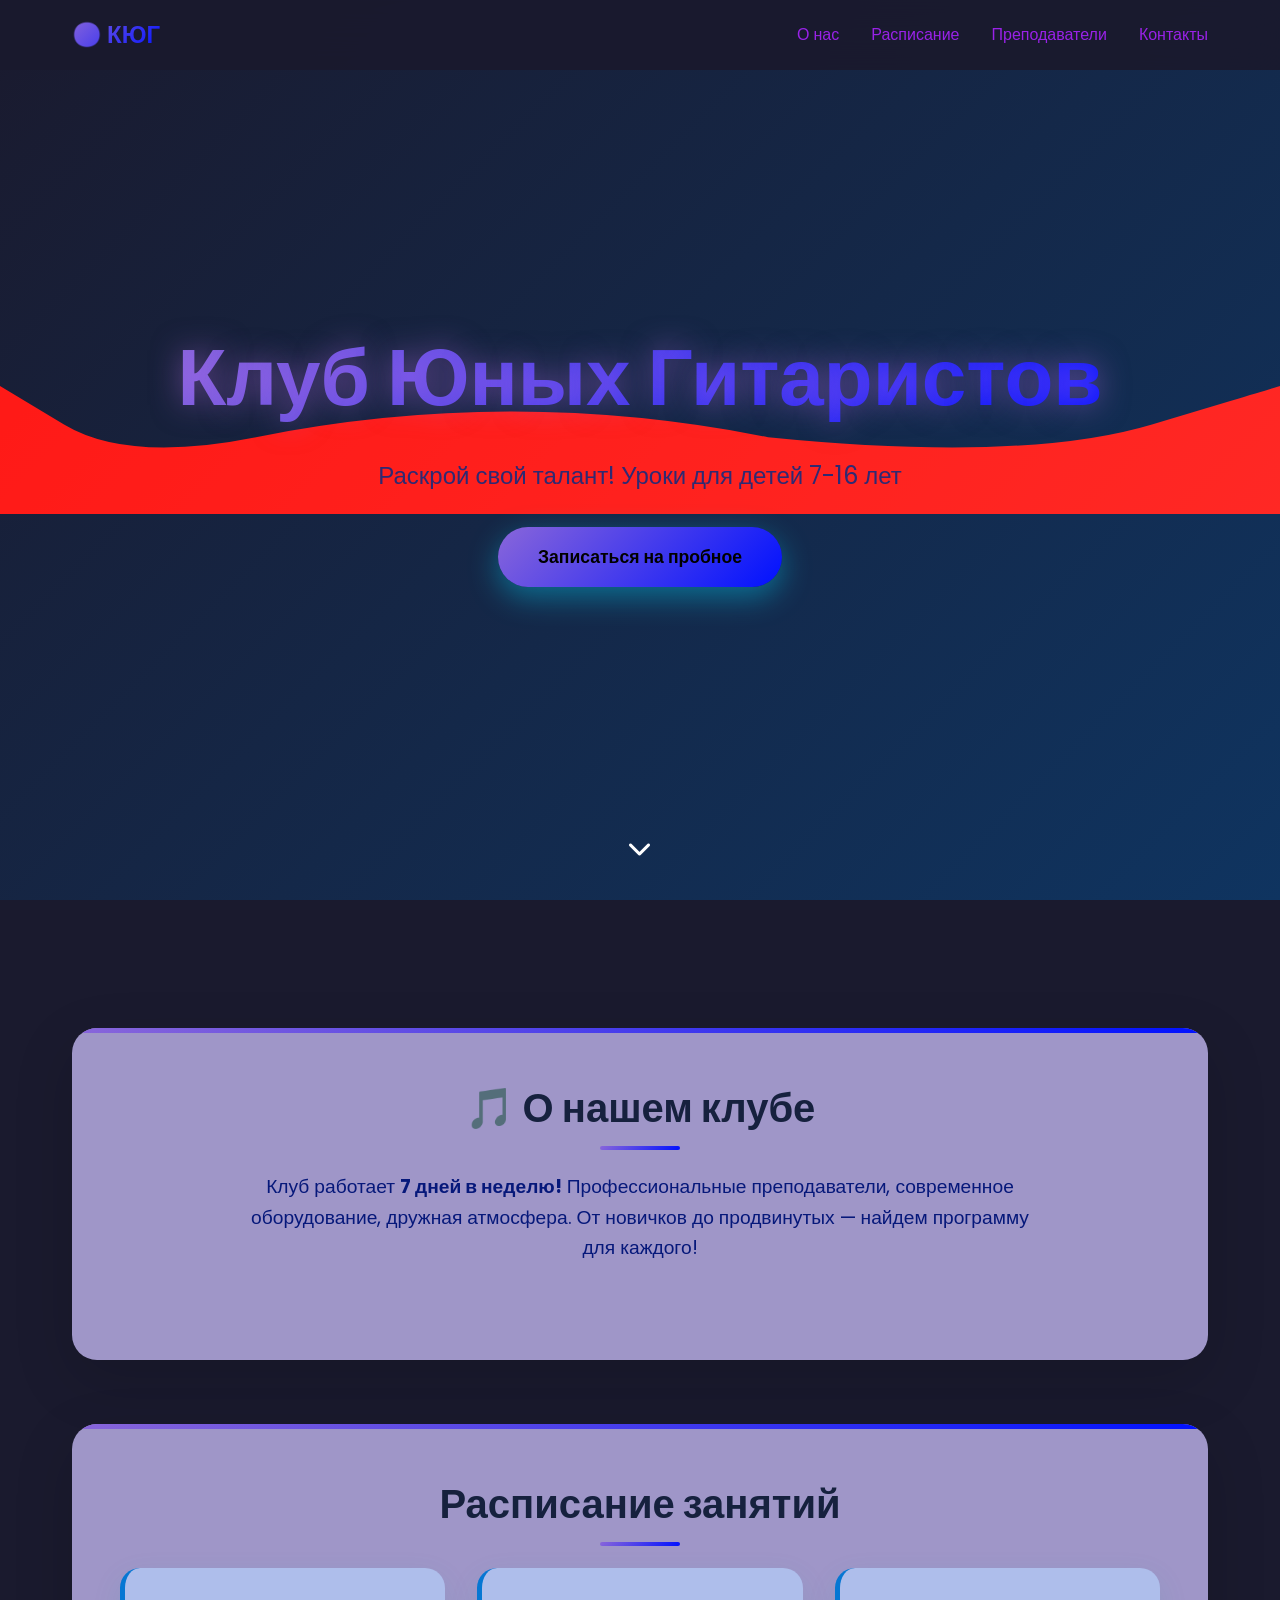
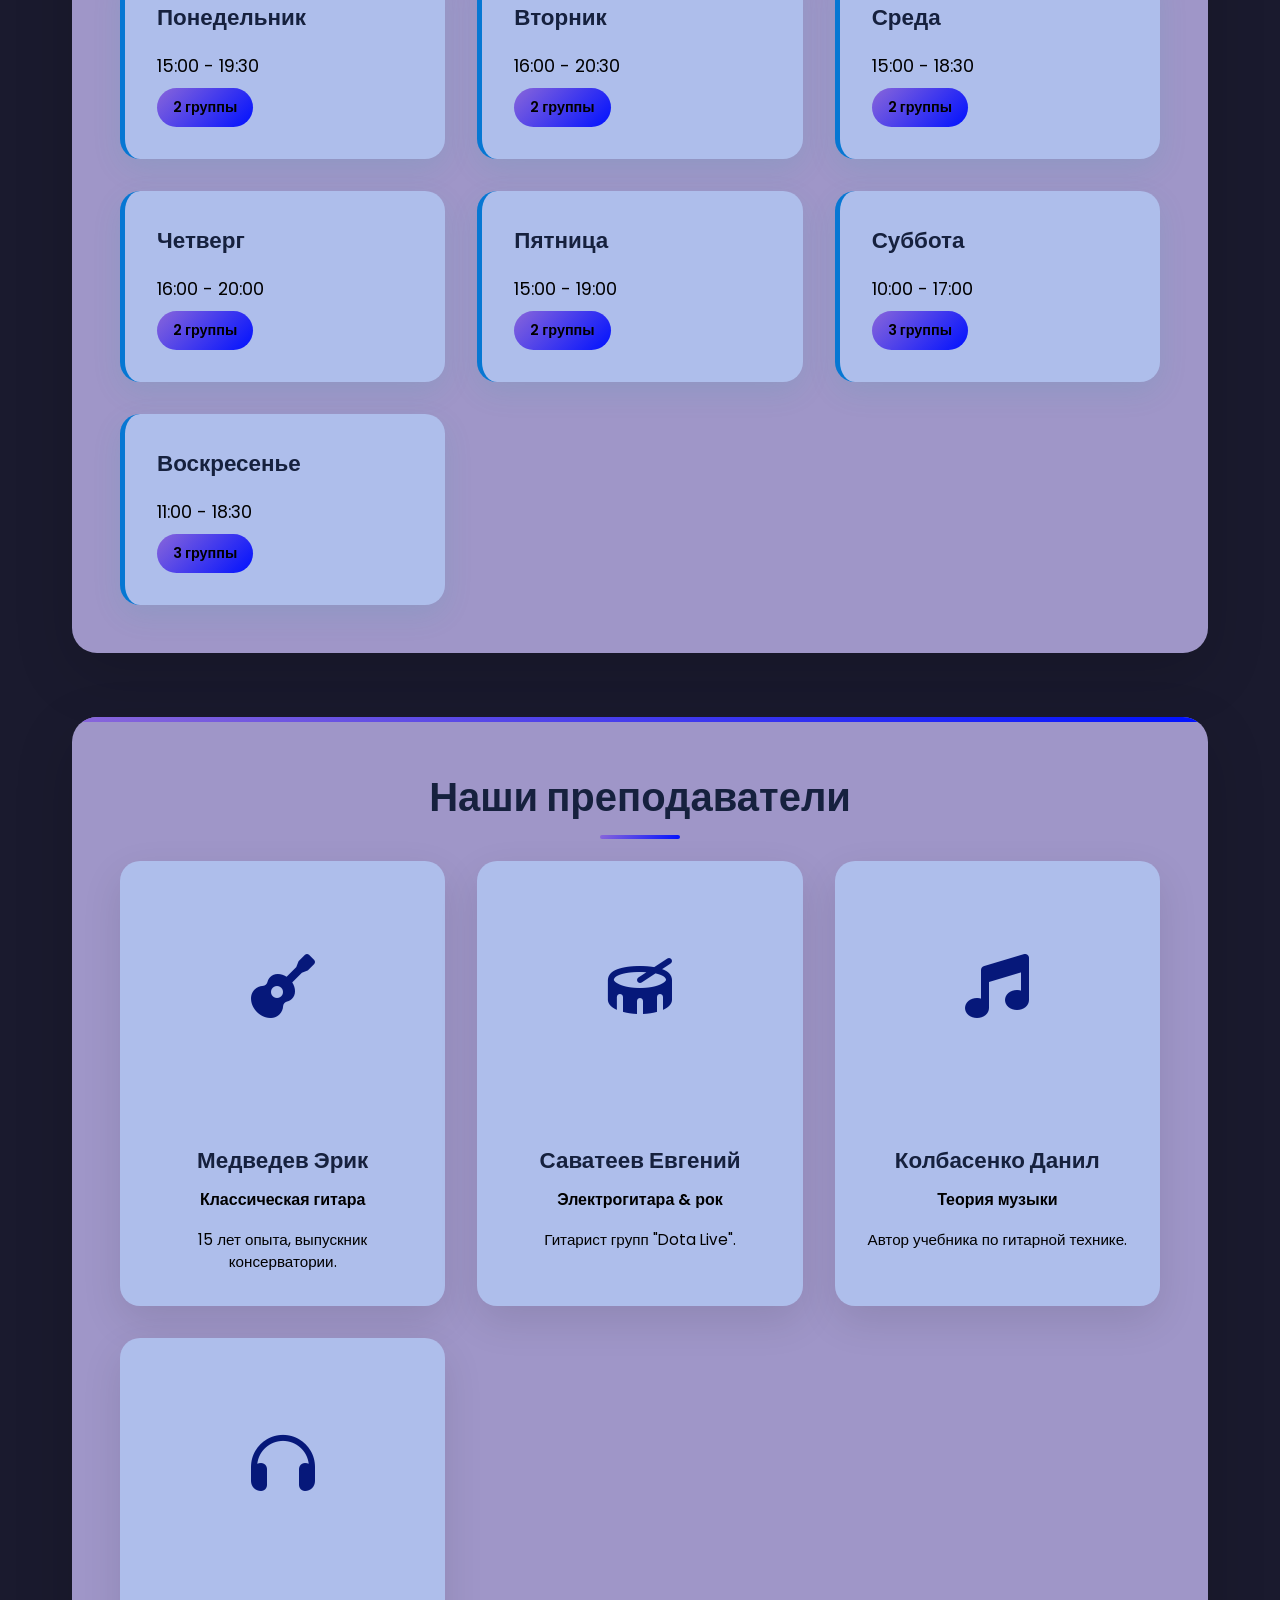
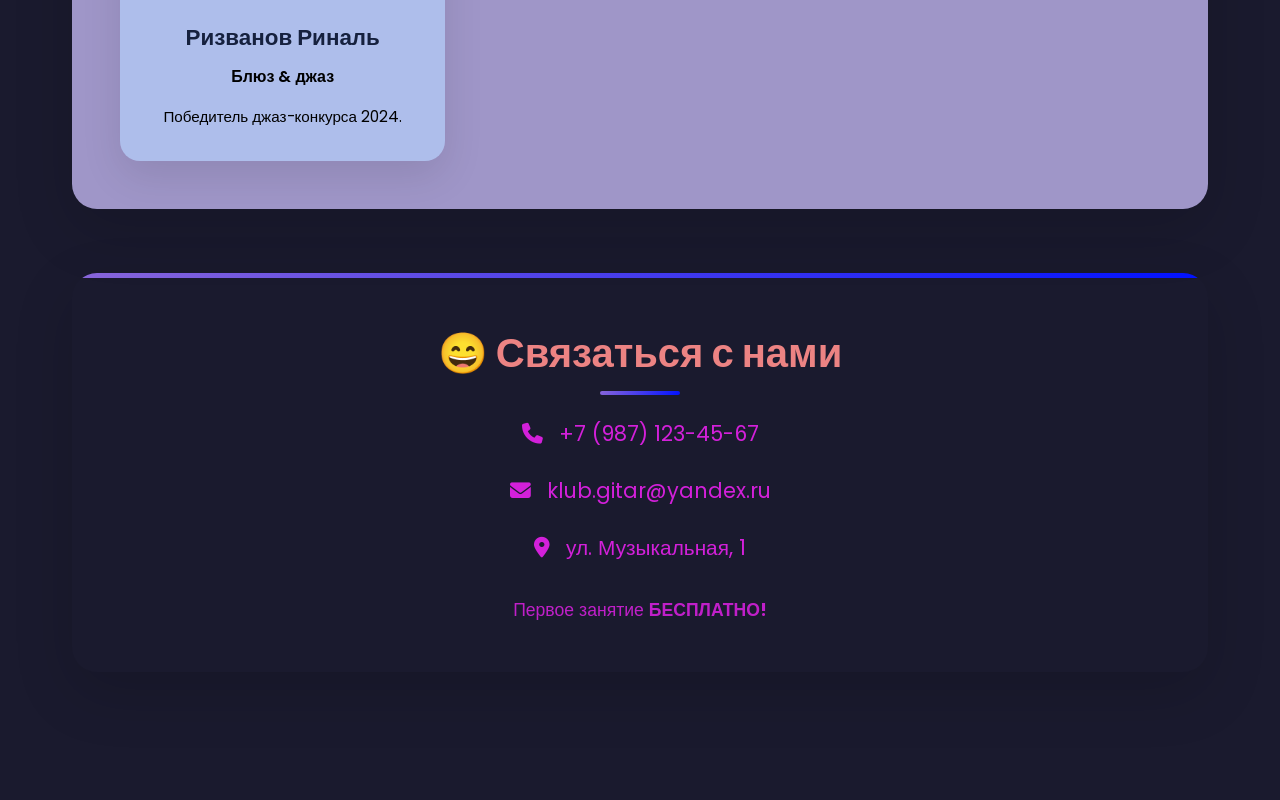
==== проект/index.html @ 469ac810 "начало создания" ====
<!DOCTYPE html>
<html lang="ru">
<head>
    <meta charset="UTF-8">
    <meta name="viewport" content="width=device-width, initial-scale=1.0">
    <title>Клуб Юных Гитаристов </title>
    <link href="https://fonts.googleapis.com/css2?family=Poppins:wght@300;400;600;700&display=swap" rel="stylesheet">
    <link rel="stylesheet" href="https://cdnjs.cloudflare.com/ajax/libs/font-awesome/6.4.0/css/all.min.css">
    <link rel="stylesheet" href="style.css">
</head>
<body>
    <!-- Navigation -->
    <nav class="nav">
        <div class="nav-container">
            <div class="nav-logo">😄 КЮГ</div>
            <ul class="nav-links">
                <li><a href="#about">О нас</a></li>
                <li><a href="#schedule">Расписание</a></li>
                <li><a href="#teachers">Преподаватели</a></li>
                <li><a href="#contact">Контакты</a></li>
            </ul>
        </div>
    </nav>

    <!-- Hero Header -->
    <header class="header">
        <div class="hero-content">
            <h1 class="logo">Клуб Юных Гитаристов</h1>
            <p class="hero-subtitle">Раскрой свой талант! Уроки для детей 7-16 лет</p>
            <a href="#schedule" class="cta-button">Записаться на пробное</a>
        </div>
        <div class="scroll-indicator">
            <i class="fas fa-chevron-down"></i>
        </div>
    </header>

    <div class="container">
        <!-- About -->
        <section id="about" class="section fade-in">
            <h2>🎵 О нашем клубе</h2>
            <p class="about-text">
                Клуб работает <strong>7 дней в неделю!</strong> Профессиональные преподаватели, 
                современное оборудование, дружная атмосфера. От новичков до продвинутых — 
                найдем программу для каждого!
            </p>
        </section>

        <!-- Schedule -->
        <section id="schedule" class="section fade-in">
            <h2>  Расписание занятий</h2>
            <div class="schedule-grid">
                <div class="schedule-day" data-modal="Понедельник|15:00-16:30 - Начинающие (7-10 лет) 
                18:00-19:30 - Продвинутые (11-14 лет)">
                    <div class="day-name">Понедельник</div>
                    <div class="schedule-time">15:00 - 19:30</div>
                    <span class="schedule-group">2 группы</span>
                </div>
                <div class="schedule-day" data-modal="Вторник|16:00-17:30 - Средняя группа (9-12 лет) 
                19:00-20:30 - Электрогитара (12-16 лет)">
                    <div class="day-name">Вторник</div>
                    <div class="schedule-time">16:00 - 20:30</div>
                    <span class="schedule-group">2 группы</span>
                </div>
                <div class="schedule-day" data-modal="Среда|15:00-16:30 - Начинающие
                17:00-18:30 - Джем-сейшн (все уровни)">
                    <div class="day-name">Среда</div>
                    <div class="schedule-time">15:00 - 18:30</div>
                    <span class="schedule-group">2 группы</span>
                </div>
                <div class="schedule-day" data-modal="Четверг|16:00-17:30 - Теория + практика
                18:30-20:00 - Рок-группа (11-16 лет)">
                    <div class="day-name">Четверг</div>
                    <div class="schedule-time">16:00 - 20:00</div>
                    <span class="schedule-group">2 группы</span>
                </div>
                <div class="schedule-day" data-modal="Пятница|15:00-16:30 - Классика. 
                17:00-19:00 - Блюз & джаз (средний уровень)">
                    <div class="day-name">Пятница</div>
                    <div class="schedule-time">15:00 - 19:00</div>
                    <span class="schedule-group">2 группы</span>
                </div>
                <div class="schedule-day" data-modal="Суббота|10:00-11:30 - Малышки (7-9 лет)
                12:00-14:00 - Концертная подготовка
                15:00-17:00 - Мастер-класс">
                    <div class="day-name">Суббота</div>
                    <div class="schedule-time">10:00 - 17:00</div>
                    <span class="schedule-group">3 группы</span>
                </div>
                <div class="schedule-day" data-modal="Воскресенье|11:00-13:00 - Семейные занятия
                14:00-16:00 - Репетиция группы
                17:00-18:30 - Индивидуальные уроки">
                    <div class="day-name">Воскресенье</div>
                    <div class="schedule-time">11:00 - 18:30</div>
                    <span class="schedule-group">3 группы</span>
                </div>
            </div>
        </section>

        <!-- Teachers -->
        <section id="teachers" class="section fade-in">
            <h2> Наши преподаватели</h2>
            <div class="teachers-grid">
                <div class="teacher-card" data-teacher="Алексей Смирнов">
                    <div class="teacher-photo">
                        <i class="fas fa-guitar"></i>
                    </div>
                    <div class="teacher-info">
                        <div class="teacher-name">Медведев Эрик</div>
                        <div class="teacher-specialty">Классическая гитара</div>
                        <div class="teacher-bio">15 лет опыта, выпускник консерватории.</div>
                    </div>
                </div>
                <div class="teacher-card" data-teacher="Мария Иванова">
                    <div class="teacher-photo">
                        <i class="fas fa-drum"></i>
                    </div>
                    <div class="teacher-info">
                        <div class="teacher-name">Саватеев Евгений</div>
                        <div class="teacher-specialty">Электрогитара & рок</div>
                        <div class="teacher-bio">Гитарист групп "Dota Live".</div>
                    </div>
                </div>
                <div class="teacher-card" data-teacher="Дмитрий Петров">
                    <div class="teacher-photo">
                        <i class="fas fa-music"></i>
                    </div>
                    <div class="teacher-info">
                        <div class="teacher-name">Колбасенко Данил</div>
                        <div class="teacher-specialty">Теория музыки</div>
                        <div class="teacher-bio">Автор учебника по гитарной технике.</div>
                    </div>
                </div>
                <div class="teacher-card" data-teacher="Елена Козлова">
                    <div class="teacher-photo">
                        <i class="fas fa-headphones"></i>
                    </div>
                    <div class="teacher-info">
                        <div class="teacher-name">Ризванов Риналь</div>
                        <div class="teacher-specialty">Блюз & джаз</div>
                        <div class="teacher-bio">Победитель джаз-конкурса 2024.</div>
                    </div>
                </div>
            </div>
        </section>

        <!-- Contact -->
        <section id="contact" class="section contact-section fade-in">
            <h2>😄 Связаться с нами</h2>
            <div class="contact-info">
                <div class="contact-item"><i class="fas fa-phone"></i> +7 (987) 123-45-67</div>
                <div class="contact-item"><i class="fas fa-envelope"></i> klub.gitar@yandex.ru</div>
                <div class="contact-item"><i class="fas fa-map-marker-alt"></i> ул. Музыкальная, 1</div>
                <div class="free-lesson">Первое занятие <strong>БЕСПЛАТНО!</strong></div>
            </div>
        </section>
    </div>

    <!-- Schedule Modal -->
    <div id="scheduleModal" class="modal">
        <div class="modal-content">
            <span class="close">&times;</span>
            <h2 id="modalDayTitle"></h2>
            <div id="modalDayContent"></div>
        </div>
    </div>

    <!-- Teacher Modal -->
    <div id="teacherModal" class="modal">
        <div class="modal-content">
            <span class="close">&times;</span>
            <div id="teacherModalContent"></div>
        </div>
    </div>

    <script>
        // Smooth scrolling
        document.querySelectorAll('a[href^="#"]').forEach(anchor => {
            anchor.addEventListener('click', function (e) {
                e.preventDefault();
                document.querySelector(this.getAttribute('href')).scrollIntoView({
                    behavior: 'smooth'
                });
            });
        });

        // Fade in on scroll
        const observerOptions = {
            threshold: 0.1,
            rootMargin: '0px 0px -50px 0px'
        };

        const observer = new IntersectionObserver((entries) => {
            entries.forEach(entry => {
                if (entry.isIntersecting) {
                    entry.target.classList.add('visible');
                }
            });
        }, observerOptions);

        document.querySelectorAll('.fade-in').forEach(el => {
            observer.observe(el);
        });

        // Modal data
        const teachersData = {
            'Медведев Эрик': `
                <h2 style="color: #ff6b35; margin-bottom: 1rem;">⚡ Медведев Эрик</h2>
                <p><strong>Стаж:</strong> 15 лет</p>
                <p><strong>Специализация:</strong> Классическая гитара, фламенко</p>
                <p>Выпускник Российской академии музыки им. Гнесиных. Лауреат международных конкурсов.</p>
                <p><em>"Музыка — это язык души. Научу каждого говорить на нём!"</em></p>
            `,
            'Саватеев Евгений': `
                <h2 style="color: #f7931e; margin-bottom: 1rem;">⚡ Саватеев Евгений</h2>
                <p><strong>Стаж:</strong> 10 лет</p>
                <p><strong>Специализация:</strong> Электрогитара, рок, метал</p>
                <p>Экс-гитаристка групп "Dota Live". Записал 3 альбома.</p>
                <p><em>"Рок — это энергия! Давай зажжём на полную!"</em></p>
            `,
            'Колбасенко Данил': `
                <h2 style="color: #667eea; margin-bottom: 1rem;">⚡ Колбасенко Данил</h2>
                <p><strong>Стаж:</strong> 20 лет</p>
                <p><strong>Специализация:</strong> Теория музыки, сочинение</p>
                <p>Кандидат искусствоведения. Автор учебника "Гитарная гармония".</p>
                <p><em>"Пойми теорию — и гитара зазвучит по-новому!"</em></p>
            `,
            'Ризванов Риналь': `
                <h2 style="color: #764ba2; margin-bottom: 1rem;">⚡ Ризванов Риналь</h2>
                <p><strong>Стаж:</strong> 12 лет</p>
                <p><strong>Специализация:</strong> Блюз, джаз, фьюжн</p>
                <p>Победитель European Jazz Guitar Competition 2024.</p>
                <p><em>"В каждом аккорде — целая история. Научу слушать музыку!"</em></p>
            `
        };

        // Event listeners for schedule modals
        document.querySelectorAll('.schedule-day').forEach(day => {
            day.addEventListener('click', function() {
                const modalData = this.dataset.modal.split('|');
                document.getElementById('modalDayTitle').textContent = modalData[0];
                document.getElementById('modalDayContent').innerHTML = modalData[1].replace(/\n/g, '<br>');
                document.getElementById('scheduleModal').style.display = 'block';
            });
        });

        // Event listeners for teacher modals
        document.querySelectorAll('.teacher-card').forEach(card => {
            card.addEventListener('click', function() {
                const teacherName = this.dataset.teacher;
                document.getElementById('teacherModalContent').innerHTML = teachersData[teacherName];
                document.getElementById('teacherModal').style.display = 'block';
            });
        });

        // Close modals
        document.querySelectorAll('.close').forEach(closeBtn => {
            closeBtn.addEventListener('click', function() {
                this.closest('.modal').style.display = 'none';
            });
        });

        // Close modals on outside click
        window.onclick = function(event) {
            if (event.target.classList.contains('modal')) {
                event.target.style.display = 'none';
            }
        };

        // Navbar scroll effect
        window.addEventListener('scroll', () => {
            const nav = document.querySelector('.nav');
            if (window.scrollY > 100) {
                nav.style.background = 'rgba(26,26,46,0.98)';
                nav.style.boxShadow = '0 5px 20px rgba(0,0,0,0.2)';
            } else {
                nav.style.background = 'rgba(26,26,46,0.95)';
                nav.style.boxShadow = 'none';
            }
        });
    </script>
</body>
</html>
---- проект/style.css ----
:root {
    --primary: linear-gradient(135deg, #8966da 0%, #0011ff 100%);
    --secondary: linear-gradient(135deg, #5a6aaf 0%, #764ba2 100%);
    --dark: #1a1a2e;
    --darker: #16213e;
    --light: #f8f9fa;
    --accent: #00446b;
}

* {
    margin: 0;
    padding: 0;
    box-sizing: border-box;
}

body {
    font-family: 'Poppins', sans-serif;
    line-height: 1.6;
    color: #06187a;
    background: var(--dark);
    overflow-x: hidden;
}

/* Header */
.header {
    position: relative;
    min-height: 100vh;
    background: linear-gradient(135deg, var(--dark) 0%, #0f3460 100%),
                url('data:image/svg+xml,<svg xmlns="http://www.w3.org/2000/svg" viewBox="0 0 1000 100" fill="%23ff6b35"><path d="M0 0L50 30Q100 60 200 40T400 20T600 40Q800 60 900 30T1000 0V100H0Z"/></svg>');
    background-size: cover, 100% 100%;
    background-blend-mode: overlay;
    display: flex;
    align-items: center;
    justify-content: center;
    text-align: center;
    color: rgb(25, 43, 124);
}

.hero-content {
    animation: fadeInUp 1.5s ease;
}

.logo {
    font-size: clamp(2.5rem, 8vw, 5rem);
    background: var(--primary);
    -webkit-background-clip: text;
    -webkit-text-fill-color: transparent;
    background-clip: text;
    font-weight: 700;
    margin-bottom: 1rem;
    text-shadow: 0 0 30px rgba(187, 112, 238, 0.5);
}

.hero-subtitle {
    font-size: clamp(1.1rem, 3vw, 1.5rem);
    opacity: 0.9;
    margin-bottom: 2rem;
}

.cta-button {
    display: inline-block;
    background: var(--primary);
    color: rgb(0, 0, 0);
    padding: 1rem 2.5rem;
    border-radius: 50px;
    text-decoration: none;
    font-weight: 600;
    font-size: 1.1rem;
    transition: all 0.3s ease;
    box-shadow: 0 10px 30px rgba(3, 217, 255, 0.4);
}

.cta-button:hover {
    transform: translateY(-3px);
    box-shadow: 0 15px 40px rgba(255,107,53,0.6);
}

/* Navigation */
.nav {
    position: fixed;
    top: 0;
    width: 100%;
    background: rgba(0, 0, 189, 0.95);
    backdrop-filter: blur(20px);
    z-index: 1000;
    padding: 1rem 0;
    transition: all 0.3s ease;
}

.nav-container {
    max-width: 1200px;
    margin: 0 auto;
    display: flex;
    justify-content: space-between;
    align-items: center;
    padding: 0 2rem;
}

.nav-logo {
    font-size: 1.5rem;
    font-weight: 700;
    background: var(--primary);
    -webkit-background-clip: text;
    -webkit-text-fill-color: transparent;
}

.nav-links {
    display: flex;
    list-style: none;
    gap: 2rem;
}

.nav-links a {
    color: rgb(153, 34, 231);
    text-decoration: none;
    font-weight: 500;
    transition: color 0.3s ease;
}

.nav-links a:hover {
    color: #000000;
}

/* Container & Sections */
.container {
    max-width: 1200px;
    margin: 0 auto;
    padding: 4rem 2rem;
}

.section {
    background: rgba(167, 158, 209, 0.95);
    margin: 4rem 0;
    padding: 3rem;
    border-radius: 25px;
    box-shadow: 0 20px 60px rgba(0,0,0,0.15);
    transition: all 0.4s ease;
    position: relative;
    overflow: hidden;
}

.section::before {
    content: '';
    position: absolute;
    top: 0;
    left: 0;
    right: 0;
    height: 5px;
    background: var(--primary);
}

.section:hover {
    transform: translateY(-10px);
    box-shadow: 0 30px 80px rgba(0,0,0,0.2);
}

h2 {
    color: var(--darker);
    font-size: 2.5rem;
    margin-bottom: 2rem;
    text-align: center;
    position: relative;
}

h2::after {
    content: '';
    position: absolute;
    bottom: -10px;
    left: 50%;
    transform: translateX(-50%);
    width: 80px;
    height: 4px;
    background: var(--primary);
    border-radius: 2px;
}

.about-text {
    text-align: center;
    font-size: 1.2rem;
    max-width: 800px;
    margin: 0 auto 3rem;
}

/* Schedule */
.schedule-grid {
    display: grid;
    grid-template-columns: repeat(auto-fit, minmax(300px, 1fr));
    gap: 2rem;
    margin-top: 2rem;
}

.schedule-day {
    background: #aebeeb;
    padding: 2rem;
    border-radius: 20px;
    box-shadow: 0 10px 30px rgba(6, 168, 160, 0.1);
    border-left: 5px solid #0677d3;
    transition: all 0.3s ease;
    cursor: pointer;
}

.schedule-day:hover {
    transform: scale(1.02);
    box-shadow: 0 20px 50px rgba(0,0,0,0.15);
}

.day-name {
    font-size: 1.4rem;
    font-weight: 700;
    color: var(--darker);
    margin-bottom: 1rem;
}

.schedule-time {
    font-size: 1.1rem;
    color: #000000;
    margin-bottom: 0.5rem;
}

.schedule-group {
    background: var(--primary);
    color: rgb(0, 0, 0);
    padding: 0.5rem 1rem;
    border-radius: 20px;
    font-size: 0.9rem;
    font-weight: 600;
    display: inline-block;
}

/* Teachers */
.teachers-grid {
    display: grid;
    grid-template-columns: repeat(auto-fit, minmax(280px, 1fr));
    gap: 2rem;
    margin-top: 2rem;
}

.teacher-card {
    background: #aebeeb;
    border-radius: 20px;
    overflow: hidden;
    box-shadow: 0 15px 40px rgba(0,0,0,0.1);
    transition: all 0.4s ease;
    cursor: pointer;
    position: relative;
}

.teacher-card:hover {
    transform: translateY(-15px) rotateX(5deg);
}

.teacher-photo {
    width: 100%;
    height: 250px;
    background: linear-gradient(45deg, var(--primary), var(--secondary));
    display: flex;
    align-items: center;
    justify-content: center;
    font-size: 4rem;
    position: relative;
}

.teacher-info {
    padding: 2rem;
    text-align: center;
}

.teacher-name {
    font-size: 1.4rem;
    font-weight: 700;
    color: var(--darker);
    margin-bottom: 0.5rem;
}

.teacher-specialty {
    color: #000000;
    font-weight: 600;
    margin-bottom: 1rem;
}

.teacher-bio {
    color: #000000;
    font-size: 0.95rem;
    line-height: 1.5;
}

/* Contact */
.contact-section {
    background: linear-gradient(135deg, var(--secondary)) !important;
    color: rgb(211, 32, 218) !important;
}

.contact-section h2 {
    color: rgb(236, 131, 131) !important;
}

.contact-info {
    text-align: center;
    font-size: 1.3rem;
}

.contact-item {
    margin: 1.5rem 0;
    display: flex;
    align-items: center;
    justify-content: center;
    gap: 1rem;
}

.free-lesson {
    font-size: 1.1rem;
    margin-top: 2rem;
    opacity: 0.9;
}

/* Modal */
.modal {
    display: none;
    position: fixed;
    z-index: 2000;
    left: 0;
    top: 0;
    width: 100%;
    height: 100%;
    background: rgba(255, 255, 255, 0.8);
    backdrop-filter: blur(10px);
}

.modal-content {
    background: white;
    margin: 5% auto;
    padding: 2rem;
    border-radius: 20px;
    width: 90%;
    max-width: 600px;
    max-height: 80vh;
    overflow-y: auto;
    animation: modalSlideIn 0.3s ease;
}

.close {
    color: #aaa;
    float: right;
    font-size: 28px;
    font-weight: bold;
    cursor: pointer;
}

.close:hover {
    color: #b93f12;
}

/* Scroll indicator */
.scroll-indicator {
    position: absolute;
    bottom: 2rem;
    left: 50%;
    transform: translateX(-50%);
    color: white;
    font-size: 1.5rem;
    animation: bounce 2s infinite;
}

/* Animations */
@keyframes fadeInUp {
    from { opacity: 0; transform: translateY(50px); }
    to { opacity: 1; transform: translateY(0); }
}

@keyframes modalSlideIn {
    from { transform: translateY(-50px); opacity: 0; }
    to { transform: translateY(0); opacity: 1; }
}

@keyframes bounce {
    0%, 20%, 50%, 80%, 100% { transform: translateX(-50%) translateY(0); }
    40% { transform: translateX(-50%) translateY(-10px); }
    60% { transform: translateX(-50%) translateY(-5px); }
}

.fade-in {
    opacity: 0;
    transform: translateY(30px);
    transition: all 0.6s ease;
}

.fade-in.visible {
    opacity: 1;
    transform: translateY(0);
}

/* Responsive */
@media (max-width: 768px) {
    .nav-links { display: none; }
    .container { padding: 2rem 1rem; }
    .section { padding: 2rem 1.5rem; margin: 2rem 0; }
}
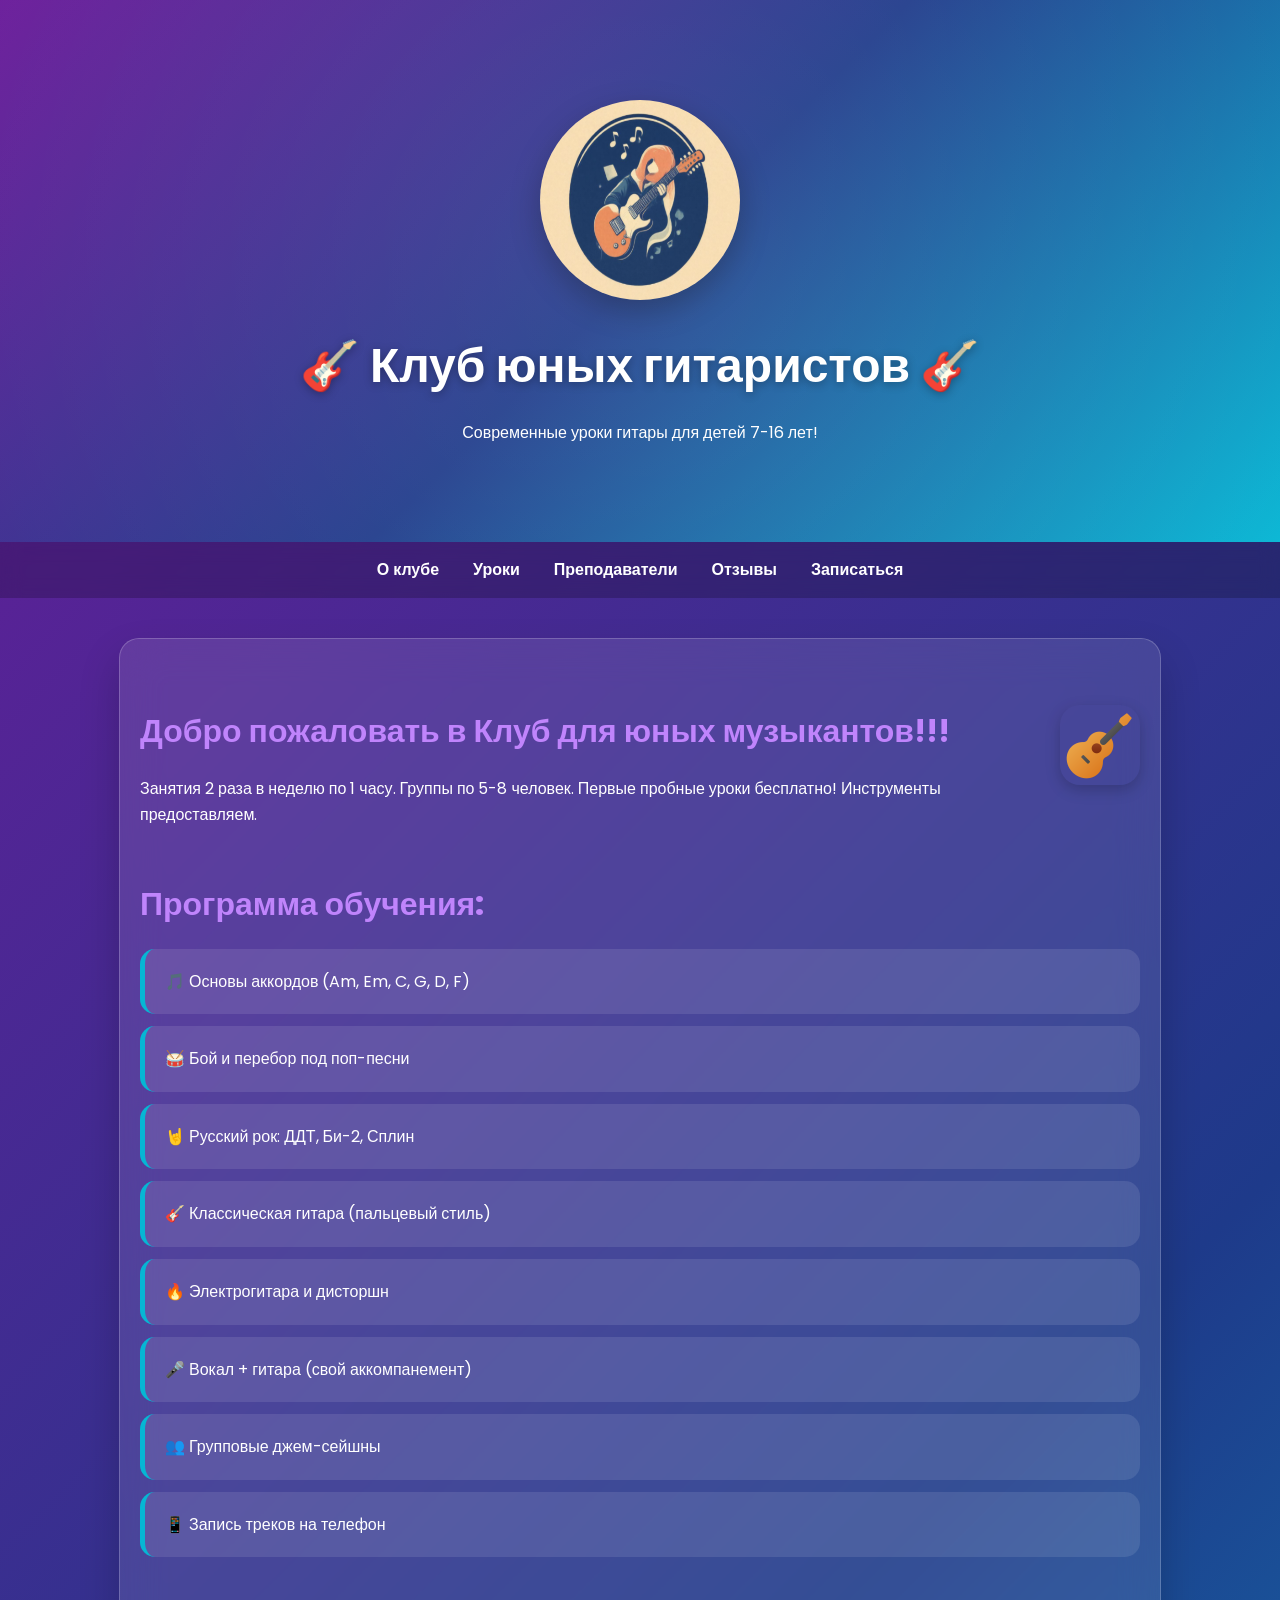
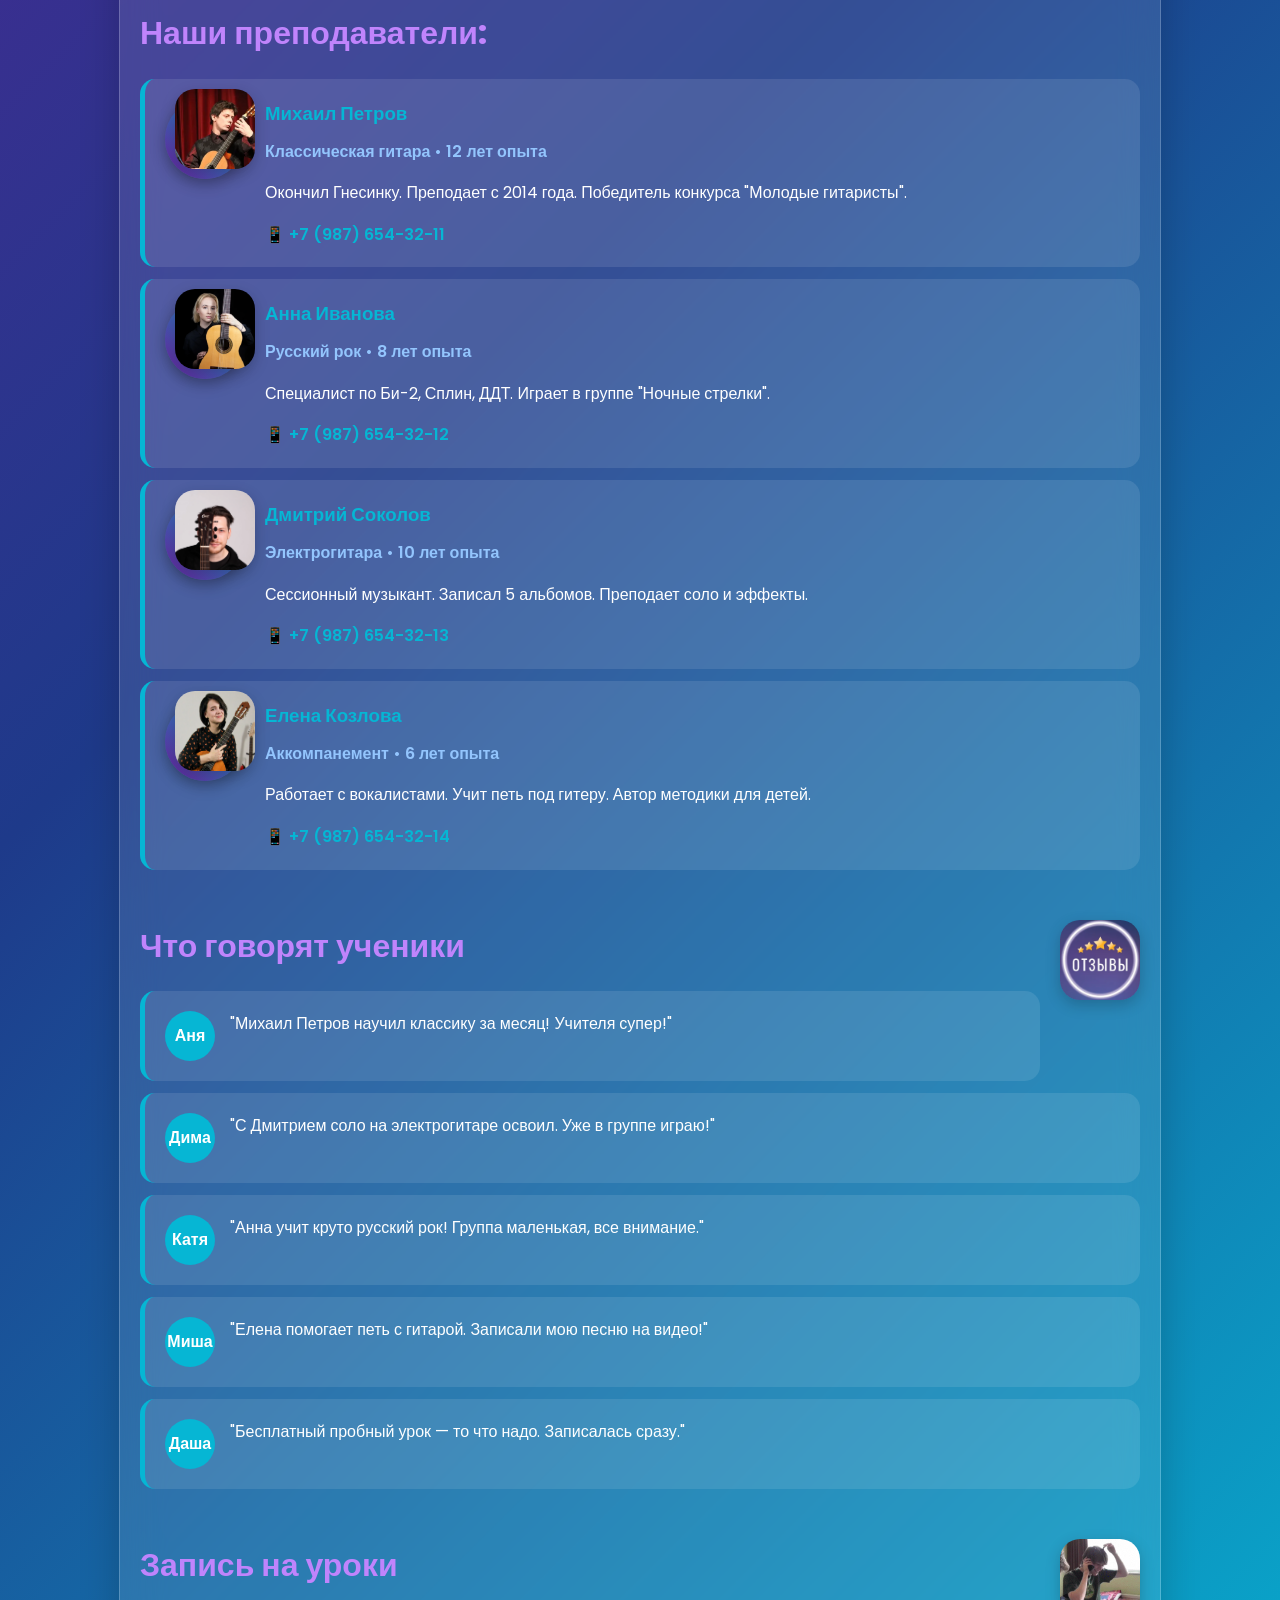
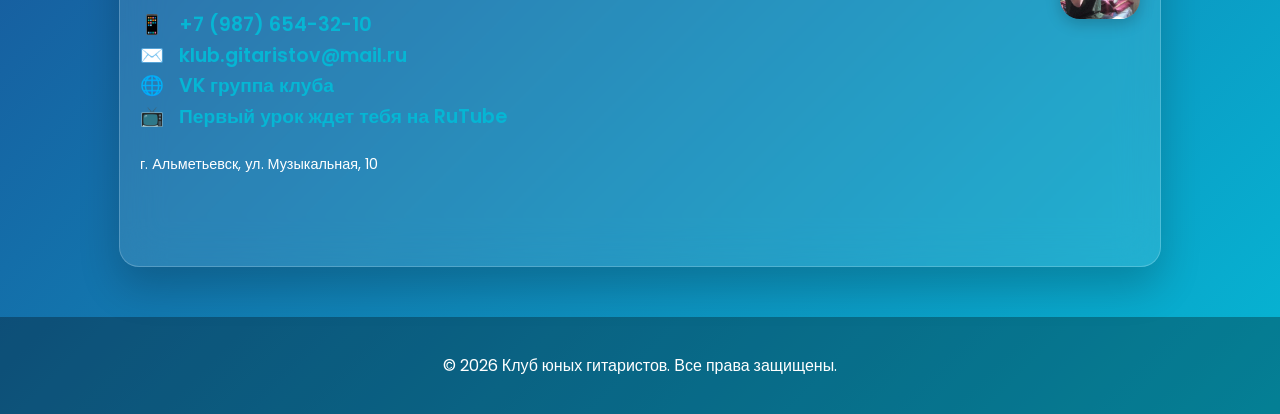
==== commit 88355a9c: "полностью переделала сайт добавила фото и гиф. сделала отзывы и списк преподавателей." ====
--- a/проект/index.html
+++ b/проект/index.html
@@ -3,280 +3,139 @@
 <head>
     <meta charset="UTF-8">
     <meta name="viewport" content="width=device-width, initial-scale=1.0">
-    <title>Клуб Юных Гитаристов </title>
+    <title>Клуб юных гитаристов</title>
     <link href="https://fonts.googleapis.com/css2?family=Poppins:wght@300;400;600;700&display=swap" rel="stylesheet">
-    <link rel="stylesheet" href="https://cdnjs.cloudflare.com/ajax/libs/font-awesome/6.4.0/css/all.min.css">
-    <link rel="stylesheet" href="style.css">
-</head>
+    <link rel="stylesheet" href="./style.css">
+ </head>
 <body>
-    <!-- Navigation -->
-    <nav class="nav">
-        <div class="nav-container">
-            <div class="nav-logo">😄 КЮГ</div>
-            <ul class="nav-links">
-                <li><a href="#about">О нас</a></li>
-                <li><a href="#schedule">Расписание</a></li>
-                <li><a href="#teachers">Преподаватели</a></li>
-                <li><a href="#contact">Контакты</a></li>
+    <header>
+        <img src="2026-03-13_22-54-46.png" alt="Игра на гитаре" class="hero-gif">
+        <h1>🎸 Клуб юных гитаристов 🎸</h1>
+        <p>Современные уроки гитары для детей 7-16 лет!</p>
+    </header>
+    
+    <nav>
+        <a href="#about">О клубе</a>
+        <a href="#lessons">Уроки</a>
+        <a href="#teachers">Преподаватели</a>
+        <a href="#reviews">Отзывы</a>
+        <a href="#contact">Записаться</a>
+    </nav>
+    
+    <div class="container">
+        <section id="about">
+            <img src="guitar.png" alt="Гитаристы" class="section-icon">
+            <h2>Добро пожаловать в Клуб для юных музыкантов!!!</h2>
+            <p> Занятия 2 раза в неделю по 1 часу. Группы по 5-8 человек. Первые пробные уроки бесплатно! Инструменты предоставляем.</p>
+        </section>
+        
+        <section id="lessons">
+            <h2>Программа обучения: </h2>
+            <ul>
+                <li>🎵 Основы аккордов (Am, Em, C, G, D, F)</li>
+                <li>🥁 Бой и перебор под поп-песни</li>
+                <li>🤘 Русский рок: ДДТ, Би-2, Сплин</li>
+                <li>🎸 Классическая гитара (пальцевый стиль)</li>
+                <li>🔥 Электрогитара и дисторшн</li>
+                <li>🎤 Вокал + гитара (свой аккомпанемент)</li>
+                <li>👥 Групповые джем-сейшны</li>
+                <li>📱 Запись треков на телефон</li>
             </ul>
-        </div>
-    </nav>
+        </section>
+        
+        <section id="teachers" class="teachers">
 
-    <!-- Hero Header -->
-    <header class="header">
-        <div class="hero-content">
-            <h1 class="logo">Клуб Юных Гитаристов</h1>
-            <p class="hero-subtitle">Раскрой свой талант! Уроки для детей 7-16 лет</p>
-            <a href="#schedule" class="cta-button">Записаться на пробное</a>
-        </div>
-        <div class="scroll-indicator">
-            <i class="fas fa-chevron-down"></i>
-        </div>
-    </header>
-
-    <div class="container">
-        <!-- About -->
-        <section id="about" class="section fade-in">
-            <h2>🎵 О нашем клубе</h2>
-            <p class="about-text">
-                Клуб работает <strong>7 дней в неделю!</strong> Профессиональные преподаватели, 
-                современное оборудование, дружная атмосфера. От новичков до продвинутых — 
-                найдем программу для каждого!
-            </p>
+            <h2>Наши преподаватели:</h2>
+            <ul>
+                <li class="teacher">
+                    <div class="teacher-avatar"> <img src="учитель" alt="препод" class="section-icon"></div>
+                    <div class="teacher-info">
+                        <h3>Михаил Петров</h3>
+                        <div class="teacher-specialty">Классическая гитара • 12 лет опыта</div>
+                        <p>Окончил Гнесинку. Преподает с 2014 года. Победитель конкурса "Молодые гитаристы".</p>
+                        <div class="teacher-contact">📱 <a href="tel:+79876543211">+7 (987) 654-32-11</a></div>
+                    </div>
+                </li>
+                <li class="teacher">
+                    <div class="teacher-avatar"> <img src="2026-03-13_23-21-17.png" alt="препод" class="section-icon"></div>
+                    <div class="teacher-info">
+                        <h3>Анна Иванова</h3>
+                        <div class="teacher-specialty">Русский рок • 8 лет опыта</div>
+                        <p>Специалист по Би-2, Сплин, ДДТ. Играет в группе "Ночные стрелки".</p>
+                        <div class="teacher-contact">📱 <a href="tel:+79876543212">+7 (987) 654-32-12</a></div>
+                    </div>
+                </li>
+                <li class="teacher">
+                    <div class="teacher-avatar"> <img src="diploma.webp" alt="препод" class="section-icon"></div>
+                    <div class="teacher-info">
+                        <h3>Дмитрий Соколов</h3>
+                        <div class="teacher-specialty">Электрогитара • 10 лет опыта</div>
+                        <p>Сессионный музыкант. Записал 5 альбомов. Преподает соло и эффекты.</p>
+                        <div class="teacher-contact">📱 <a href="tel:+79876543213">+7 (987) 654-32-13</a></div>
+                    </div>
+                </li>
+                <li class="teacher">
+                    <div class="teacher-avatar"><img src="2026-03-13_23-23-14.png" alt="препод" class="section-icon"></div>
+                    <div class="teacher-info">
+                        <h3>Елена Козлова</h3>
+                        <div class="teacher-specialty">Аккомпанемент • 6 лет опыта</div>
+                        <p>Работает с вокалистами. Учит петь под гитеру. Автор методики для детей.</p>
+                        <div class="teacher-contact">📱 <a href="tel:+79876543214">+7 (987) 654-32-14</a></div>
+                    </div>
+                </li>
+            </ul>
         </section>
-
-        <!-- Schedule -->
-        <section id="schedule" class="section fade-in">
-            <h2>  Расписание занятий</h2>
-            <div class="schedule-grid">
-                <div class="schedule-day" data-modal="Понедельник|15:00-16:30 - Начинающие (7-10 лет) 
-                18:00-19:30 - Продвинутые (11-14 лет)">
-                    <div class="day-name">Понедельник</div>
-                    <div class="schedule-time">15:00 - 19:30</div>
-                    <span class="schedule-group">2 группы</span>
-                </div>
-                <div class="schedule-day" data-modal="Вторник|16:00-17:30 - Средняя группа (9-12 лет) 
-                19:00-20:30 - Электрогитара (12-16 лет)">
-                    <div class="day-name">Вторник</div>
-                    <div class="schedule-time">16:00 - 20:30</div>
-                    <span class="schedule-group">2 группы</span>
-                </div>
-                <div class="schedule-day" data-modal="Среда|15:00-16:30 - Начинающие
-                17:00-18:30 - Джем-сейшн (все уровни)">
-                    <div class="day-name">Среда</div>
-                    <div class="schedule-time">15:00 - 18:30</div>
-                    <span class="schedule-group">2 группы</span>
-                </div>
-                <div class="schedule-day" data-modal="Четверг|16:00-17:30 - Теория + практика
-                18:30-20:00 - Рок-группа (11-16 лет)">
-                    <div class="day-name">Четверг</div>
-                    <div class="schedule-time">16:00 - 20:00</div>
-                    <span class="schedule-group">2 группы</span>
-                </div>
-                <div class="schedule-day" data-modal="Пятница|15:00-16:30 - Классика. 
-                17:00-19:00 - Блюз & джаз (средний уровень)">
-                    <div class="day-name">Пятница</div>
-                    <div class="schedule-time">15:00 - 19:00</div>
-                    <span class="schedule-group">2 группы</span>
-                </div>
-                <div class="schedule-day" data-modal="Суббота|10:00-11:30 - Малышки (7-9 лет)
-                12:00-14:00 - Концертная подготовка
-                15:00-17:00 - Мастер-класс">
-                    <div class="day-name">Суббота</div>
-                    <div class="schedule-time">10:00 - 17:00</div>
-                    <span class="schedule-group">3 группы</span>
-                </div>
-                <div class="schedule-day" data-modal="Воскресенье|11:00-13:00 - Семейные занятия
-                14:00-16:00 - Репетиция группы
-                17:00-18:30 - Индивидуальные уроки">
-                    <div class="day-name">Воскресенье</div>
-                    <div class="schedule-time">11:00 - 18:30</div>
-                    <span class="schedule-group">3 группы</span>
-                </div>
+        
+        <section id="reviews" class="reviews">
+            <img src="2026-03-13_23-25-51.png" alt="Отзывы" class="section-icon">
+            <h2>Что говорят ученики </h2>
+            <ul>
+                <li>
+                    <div class="avatar">Аня</div>
+                    <div>"Михаил Петров научил классику за месяц! Учителя супер!"</div>
+                </li>
+                <li>
+                    <div class="avatar">Дима</div>
+                    <div>"С Дмитрием соло на электрогитаре освоил. Уже в группе играю!"</div>
+                </li>
+                <li>
+                    <div class="avatar">Катя</div>
+                    <div>"Анна учит круто русский рок! Группа маленькая, все внимание."</div>
+                </li>
+                <li>
+                    <div class="avatar">Миша</div>
+                    <div>"Елена помогает петь с гитарой. Записали мою песню на видео!"</div>
+                </li>
+                <li>
+                    <div class="avatar">Даша</div>
+                    <div>"Бесплатный пробный урок — то что надо. Записалась сразу."</div>
+                </li>
+            </ul>
+        </section>
+        
+        <section id="contact">
+            <img src="be64d8192923ea195457f5225256c4e55a5cf8622889a5df0e7a32a236cbfb42.gif" alt="Звоните" class="section-icon">
+            <h2>Запись на уроки</h2>
+            <div class="contact-item">
+                📱 <a href="tel:+79876543210">+7 (987) 654-32-10</a>
             </div>
-        </section>
-
-        <!-- Teachers -->
-        <section id="teachers" class="section fade-in">
-            <h2> Наши преподаватели</h2>
-            <div class="teachers-grid">
-                <div class="teacher-card" data-teacher="Алексей Смирнов">
-                    <div class="teacher-photo">
-                        <i class="fas fa-guitar"></i>
-                    </div>
-                    <div class="teacher-info">
-                        <div class="teacher-name">Медведев Эрик</div>
-                        <div class="teacher-specialty">Классическая гитара</div>
-                        <div class="teacher-bio">15 лет опыта, выпускник консерватории.</div>
-                    </div>
-                </div>
-                <div class="teacher-card" data-teacher="Мария Иванова">
-                    <div class="teacher-photo">
-                        <i class="fas fa-drum"></i>
-                    </div>
-                    <div class="teacher-info">
-                        <div class="teacher-name">Саватеев Евгений</div>
-                        <div class="teacher-specialty">Электрогитара & рок</div>
-                        <div class="teacher-bio">Гитарист групп "Dota Live".</div>
-                    </div>
-                </div>
-                <div class="teacher-card" data-teacher="Дмитрий Петров">
-                    <div class="teacher-photo">
-                        <i class="fas fa-music"></i>
-                    </div>
-                    <div class="teacher-info">
-                        <div class="teacher-name">Колбасенко Данил</div>
-                        <div class="teacher-specialty">Теория музыки</div>
-                        <div class="teacher-bio">Автор учебника по гитарной технике.</div>
-                    </div>
-                </div>
-                <div class="teacher-card" data-teacher="Елена Козлова">
-                    <div class="teacher-photo">
-                        <i class="fas fa-headphones"></i>
-                    </div>
-                    <div class="teacher-info">
-                        <div class="teacher-name">Ризванов Риналь</div>
-                        <div class="teacher-specialty">Блюз & джаз</div>
-                        <div class="teacher-bio">Победитель джаз-конкурса 2024.</div>
-                    </div>
-                </div>
+            <div class="contact-item">
+                ✉️ <a href="mailto:klub.gitaristov@mail.ru">klub.gitaristov@mail.ru</a>
             </div>
-        </section>
-
-        <!-- Contact -->
-        <section id="contact" class="section contact-section fade-in">
-            <h2>😄 Связаться с нами</h2>
-            <div class="contact-info">
-                <div class="contact-item"><i class="fas fa-phone"></i> +7 (987) 123-45-67</div>
-                <div class="contact-item"><i class="fas fa-envelope"></i> klub.gitar@yandex.ru</div>
-                <div class="contact-item"><i class="fas fa-map-marker-alt"></i> ул. Музыкальная, 1</div>
-                <div class="free-lesson">Первое занятие <strong>БЕСПЛАТНО!</strong></div>
+            <div class="contact-item">
+                🌐 <a href="https://vk.com/young_guitarists" target="_blank">VK группа клуба</a>
             </div>
+            <div class="contact-item">
+                📺 <a href="https://rutube.ru/video/31aaf0fa95328f7181f732f80e851cb1/?r=wd" target="_blank">Первый урок ждет тебя на RuTube</a>
+            </div>
+            <p style="margin-top: 20px; font-size: 0.9em;">г. Альметьевск, ул. Музыкальная, 10</p>
         </section>
     </div>
-
-    <!-- Schedule Modal -->
-    <div id="scheduleModal" class="modal">
-        <div class="modal-content">
-            <span class="close">&times;</span>
-            <h2 id="modalDayTitle"></h2>
-            <div id="modalDayContent"></div>
-        </div>
-    </div>
-
-    <!-- Teacher Modal -->
-    <div id="teacherModal" class="modal">
-        <div class="modal-content">
-            <span class="close">&times;</span>
-            <div id="teacherModalContent"></div>
-        </div>
-    </div>
-
-    <script>
-        // Smooth scrolling
-        document.querySelectorAll('a[href^="#"]').forEach(anchor => {
-            anchor.addEventListener('click', function (e) {
-                e.preventDefault();
-                document.querySelector(this.getAttribute('href')).scrollIntoView({
-                    behavior: 'smooth'
-                });
-            });
-        });
-
-        // Fade in on scroll
-        const observerOptions = {
-            threshold: 0.1,
-            rootMargin: '0px 0px -50px 0px'
-        };
-
-        const observer = new IntersectionObserver((entries) => {
-            entries.forEach(entry => {
-                if (entry.isIntersecting) {
-                    entry.target.classList.add('visible');
-                }
-            });
-        }, observerOptions);
-
-        document.querySelectorAll('.fade-in').forEach(el => {
-            observer.observe(el);
-        });
-
-        // Modal data
-        const teachersData = {
-            'Медведев Эрик': `
-                <h2 style="color: #ff6b35; margin-bottom: 1rem;">⚡ Медведев Эрик</h2>
-                <p><strong>Стаж:</strong> 15 лет</p>
-                <p><strong>Специализация:</strong> Классическая гитара, фламенко</p>
-                <p>Выпускник Российской академии музыки им. Гнесиных. Лауреат международных конкурсов.</p>
-                <p><em>"Музыка — это язык души. Научу каждого говорить на нём!"</em></p>
-            `,
-            'Саватеев Евгений': `
-                <h2 style="color: #f7931e; margin-bottom: 1rem;">⚡ Саватеев Евгений</h2>
-                <p><strong>Стаж:</strong> 10 лет</p>
-                <p><strong>Специализация:</strong> Электрогитара, рок, метал</p>
-                <p>Экс-гитаристка групп "Dota Live". Записал 3 альбома.</p>
-                <p><em>"Рок — это энергия! Давай зажжём на полную!"</em></p>
-            `,
-            'Колбасенко Данил': `
-                <h2 style="color: #667eea; margin-bottom: 1rem;">⚡ Колбасенко Данил</h2>
-                <p><strong>Стаж:</strong> 20 лет</p>
-                <p><strong>Специализация:</strong> Теория музыки, сочинение</p>
-                <p>Кандидат искусствоведения. Автор учебника "Гитарная гармония".</p>
-                <p><em>"Пойми теорию — и гитара зазвучит по-новому!"</em></p>
-            `,
-            'Ризванов Риналь': `
-                <h2 style="color: #764ba2; margin-bottom: 1rem;">⚡ Ризванов Риналь</h2>
-                <p><strong>Стаж:</strong> 12 лет</p>
-                <p><strong>Специализация:</strong> Блюз, джаз, фьюжн</p>
-                <p>Победитель European Jazz Guitar Competition 2024.</p>
-                <p><em>"В каждом аккорде — целая история. Научу слушать музыку!"</em></p>
-            `
-        };
-
-        // Event listeners for schedule modals
-        document.querySelectorAll('.schedule-day').forEach(day => {
-            day.addEventListener('click', function() {
-                const modalData = this.dataset.modal.split('|');
-                document.getElementById('modalDayTitle').textContent = modalData[0];
-                document.getElementById('modalDayContent').innerHTML = modalData[1].replace(/\n/g, '<br>');
-                document.getElementById('scheduleModal').style.display = 'block';
-            });
-        });
-
-        // Event listeners for teacher modals
-        document.querySelectorAll('.teacher-card').forEach(card => {
-            card.addEventListener('click', function() {
-                const teacherName = this.dataset.teacher;
-                document.getElementById('teacherModalContent').innerHTML = teachersData[teacherName];
-                document.getElementById('teacherModal').style.display = 'block';
-            });
-        });
-
-        // Close modals
-        document.querySelectorAll('.close').forEach(closeBtn => {
-            closeBtn.addEventListener('click', function() {
-                this.closest('.modal').style.display = 'none';
-            });
-        });
-
-        // Close modals on outside click
-        window.onclick = function(event) {
-            if (event.target.classList.contains('modal')) {
-                event.target.style.display = 'none';
-            }
-        };
-
-        // Navbar scroll effect
-        window.addEventListener('scroll', () => {
-            const nav = document.querySelector('.nav');
-            if (window.scrollY > 100) {
-                nav.style.background = 'rgba(26,26,46,0.98)';
-                nav.style.boxShadow = '0 5px 20px rgba(0,0,0,0.2)';
-            } else {
-                nav.style.background = 'rgba(26,26,46,0.95)';
-                nav.style.boxShadow = 'none';
-            }
-        });
-    </script>
+    
+    <footer>
+        <p>&copy; 2026 Клуб юных гитаристов. Все права защищены.</p>
+    </footer>
 </body>
 </html>
+
+
--- a/проект/style.css
+++ b/проект/style.css
@@ -1,397 +1,213 @@
-:root {
-    --primary: linear-gradient(135deg, #8966da 0%, #0011ff 100%);
-    --secondary: linear-gradient(135deg, #5a6aaf 0%, #764ba2 100%);
-    --dark: #1a1a2e;
-    --darker: #16213e;
-    --light: #f8f9fa;
-    --accent: #00446b;
-}
-
-* {
-    margin: 0;
-    padding: 0;
-    box-sizing: border-box;
-}
-
-body {
-    font-family: 'Poppins', sans-serif;
-    line-height: 1.6;
-    color: #06187a;
-    background: var(--dark);
-    overflow-x: hidden;
-}
-
-/* Header */
-.header {
-    position: relative;
-    min-height: 100vh;
-    background: linear-gradient(135deg, var(--dark) 0%, #0f3460 100%),
-                url('data:image/svg+xml,<svg xmlns="http://www.w3.org/2000/svg" viewBox="0 0 1000 100" fill="%23ff6b35"><path d="M0 0L50 30Q100 60 200 40T400 20T600 40Q800 60 900 30T1000 0V100H0Z"/></svg>');
-    background-size: cover, 100% 100%;
-    background-blend-mode: overlay;
-    display: flex;
-    align-items: center;
-    justify-content: center;
-    text-align: center;
-    color: rgb(25, 43, 124);
-}
-
-.hero-content {
-    animation: fadeInUp 1.5s ease;
-}
-
-.logo {
-    font-size: clamp(2.5rem, 8vw, 5rem);
-    background: var(--primary);
-    -webkit-background-clip: text;
-    -webkit-text-fill-color: transparent;
-    background-clip: text;
-    font-weight: 700;
-    margin-bottom: 1rem;
-    text-shadow: 0 0 30px rgba(187, 112, 238, 0.5);
-}
-
-.hero-subtitle {
-    font-size: clamp(1.1rem, 3vw, 1.5rem);
-    opacity: 0.9;
-    margin-bottom: 2rem;
-}
-
-.cta-button {
-    display: inline-block;
-    background: var(--primary);
-    color: rgb(0, 0, 0);
-    padding: 1rem 2.5rem;
-    border-radius: 50px;
-    text-decoration: none;
-    font-weight: 600;
-    font-size: 1.1rem;
-    transition: all 0.3s ease;
-    box-shadow: 0 10px 30px rgba(3, 217, 255, 0.4);
-}
-
-.cta-button:hover {
-    transform: translateY(-3px);
-    box-shadow: 0 15px 40px rgba(255,107,53,0.6);
-}
-
-/* Navigation */
-.nav {
-    position: fixed;
-    top: 0;
-    width: 100%;
-    background: rgba(0, 0, 189, 0.95);
-    backdrop-filter: blur(20px);
-    z-index: 1000;
-    padding: 1rem 0;
-    transition: all 0.3s ease;
-}
-
-.nav-container {
-    max-width: 1200px;
-    margin: 0 auto;
-    display: flex;
-    justify-content: space-between;
-    align-items: center;
-    padding: 0 2rem;
-}
-
-.nav-logo {
-    font-size: 1.5rem;
-    font-weight: 700;
-    background: var(--primary);
-    -webkit-background-clip: text;
-    -webkit-text-fill-color: transparent;
-}
-
-.nav-links {
-    display: flex;
-    list-style: none;
-    gap: 2rem;
-}
-
-.nav-links a {
-    color: rgb(153, 34, 231);
-    text-decoration: none;
-    font-weight: 500;
-    transition: color 0.3s ease;
-}
-
-.nav-links a:hover {
-    color: #000000;
-}
-
-/* Container & Sections */
-.container {
-    max-width: 1200px;
-    margin: 0 auto;
-    padding: 4rem 2rem;
-}
-
-.section {
-    background: rgba(167, 158, 209, 0.95);
-    margin: 4rem 0;
-    padding: 3rem;
-    border-radius: 25px;
-    box-shadow: 0 20px 60px rgba(0,0,0,0.15);
-    transition: all 0.4s ease;
-    position: relative;
-    overflow: hidden;
-}
-
-.section::before {
-    content: '';
-    position: absolute;
-    top: 0;
-    left: 0;
-    right: 0;
-    height: 5px;
-    background: var(--primary);
-}
-
-.section:hover {
-    transform: translateY(-10px);
-    box-shadow: 0 30px 80px rgba(0,0,0,0.2);
-}
-
-h2 {
-    color: var(--darker);
-    font-size: 2.5rem;
-    margin-bottom: 2rem;
-    text-align: center;
-    position: relative;
-}
-
-h2::after {
-    content: '';
-    position: absolute;
-    bottom: -10px;
-    left: 50%;
-    transform: translateX(-50%);
-    width: 80px;
-    height: 4px;
-    background: var(--primary);
-    border-radius: 2px;
-}
-
-.about-text {
-    text-align: center;
-    font-size: 1.2rem;
-    max-width: 800px;
-    margin: 0 auto 3rem;
-}
-
-/* Schedule */
-.schedule-grid {
-    display: grid;
-    grid-template-columns: repeat(auto-fit, minmax(300px, 1fr));
-    gap: 2rem;
-    margin-top: 2rem;
-}
-
-.schedule-day {
-    background: #aebeeb;
-    padding: 2rem;
-    border-radius: 20px;
-    box-shadow: 0 10px 30px rgba(6, 168, 160, 0.1);
-    border-left: 5px solid #0677d3;
-    transition: all 0.3s ease;
-    cursor: pointer;
-}
-
-.schedule-day:hover {
-    transform: scale(1.02);
-    box-shadow: 0 20px 50px rgba(0,0,0,0.15);
-}
-
-.day-name {
-    font-size: 1.4rem;
-    font-weight: 700;
-    color: var(--darker);
-    margin-bottom: 1rem;
-}
-
-.schedule-time {
-    font-size: 1.1rem;
-    color: #000000;
-    margin-bottom: 0.5rem;
-}
-
-.schedule-group {
-    background: var(--primary);
-    color: rgb(0, 0, 0);
-    padding: 0.5rem 1rem;
-    border-radius: 20px;
-    font-size: 0.9rem;
-    font-weight: 600;
-    display: inline-block;
-}
-
-/* Teachers */
-.teachers-grid {
-    display: grid;
-    grid-template-columns: repeat(auto-fit, minmax(280px, 1fr));
-    gap: 2rem;
-    margin-top: 2rem;
-}
-
-.teacher-card {
-    background: #aebeeb;
-    border-radius: 20px;
-    overflow: hidden;
-    box-shadow: 0 15px 40px rgba(0,0,0,0.1);
-    transition: all 0.4s ease;
-    cursor: pointer;
-    position: relative;
-}
-
-.teacher-card:hover {
-    transform: translateY(-15px) rotateX(5deg);
-}
-
-.teacher-photo {
-    width: 100%;
-    height: 250px;
-    background: linear-gradient(45deg, var(--primary), var(--secondary));
-    display: flex;
-    align-items: center;
-    justify-content: center;
-    font-size: 4rem;
-    position: relative;
-}
-
-.teacher-info {
-    padding: 2rem;
-    text-align: center;
-}
-
-.teacher-name {
-    font-size: 1.4rem;
-    font-weight: 700;
-    color: var(--darker);
-    margin-bottom: 0.5rem;
-}
-
-.teacher-specialty {
-    color: #000000;
-    font-weight: 600;
-    margin-bottom: 1rem;
-}
-
-.teacher-bio {
-    color: #000000;
-    font-size: 0.95rem;
-    line-height: 1.5;
-}
-
-/* Contact */
-.contact-section {
-    background: linear-gradient(135deg, var(--secondary)) !important;
-    color: rgb(211, 32, 218) !important;
-}
-
-.contact-section h2 {
-    color: rgb(236, 131, 131) !important;
-}
-
-.contact-info {
-    text-align: center;
-    font-size: 1.3rem;
-}
-
-.contact-item {
-    margin: 1.5rem 0;
-    display: flex;
-    align-items: center;
-    justify-content: center;
-    gap: 1rem;
-}
-
-.free-lesson {
-    font-size: 1.1rem;
-    margin-top: 2rem;
-    opacity: 0.9;
-}
-
-/* Modal */
-.modal {
-    display: none;
-    position: fixed;
-    z-index: 2000;
-    left: 0;
-    top: 0;
-    width: 100%;
-    height: 100%;
-    background: rgba(255, 255, 255, 0.8);
-    backdrop-filter: blur(10px);
-}
-
-.modal-content {
-    background: white;
-    margin: 5% auto;
-    padding: 2rem;
-    border-radius: 20px;
-    width: 90%;
-    max-width: 600px;
-    max-height: 80vh;
-    overflow-y: auto;
-    animation: modalSlideIn 0.3s ease;
-}
-
-.close {
-    color: #aaa;
-    float: right;
-    font-size: 28px;
-    font-weight: bold;
-    cursor: pointer;
-}
-
-.close:hover {
-    color: #b93f12;
-}
-
-/* Scroll indicator */
-.scroll-indicator {
-    position: absolute;
-    bottom: 2rem;
-    left: 50%;
-    transform: translateX(-50%);
-    color: white;
-    font-size: 1.5rem;
-    animation: bounce 2s infinite;
-}
-
-/* Animations */
-@keyframes fadeInUp {
-    from { opacity: 0; transform: translateY(50px); }
-    to { opacity: 1; transform: translateY(0); }
-}
-
-@keyframes modalSlideIn {
-    from { transform: translateY(-50px); opacity: 0; }
-    to { transform: translateY(0); opacity: 1; }
-}
-
-@keyframes bounce {
-    0%, 20%, 50%, 80%, 100% { transform: translateX(-50%) translateY(0); }
-    40% { transform: translateX(-50%) translateY(-10px); }
-    60% { transform: translateX(-50%) translateY(-5px); }
-}
-
-.fade-in {
-    opacity: 0;
-    transform: translateY(30px);
-    transition: all 0.6s ease;
-}
-
-.fade-in.visible {
-    opacity: 1;
-    transform: translateY(0);
-}
-
-/* Responsive */
-@media (max-width: 768px) {
-    .nav-links { display: none; }
-    .container { padding: 2rem 1rem; }
-    .section { padding: 2rem 1.5rem; margin: 2rem 0; }
-}+        :root {
+            --purple: #6a1b9a;
+            --blue: #1e3a8a;
+            --cyan: #06b6d4;
+            --light-purple: #c084fc;
+            --light-blue: #93c5fd;
+            --gradient: linear-gradient(135deg, var(--purple), var(--blue), var(--cyan));
+        }
+        body {
+            font-family: 'Poppins', sans-serif;
+            margin: 0;
+            padding: 0;
+            background: var(--gradient);
+            color: white;
+            line-height: 1.6;
+        }
+        header {
+            text-align: center;
+            padding: 80px 20px;
+            background: var(--gradient);
+            position: relative;
+            overflow: hidden;
+        }
+        .hero-gif {
+            width: 200px;
+            height: 200px;
+            margin: 20px auto;
+            border-radius: 50%;
+            box-shadow: 0 10px 30px rgba(0,0,0,0.3);
+        }
+        header::before {
+            content: '';
+            position: absolute;
+            top: -50%;
+            left: -50%;
+            width: 200%;
+            height: 200%;
+            background: radial-gradient(circle, rgba(255,255,255,0.1) 0%, transparent 70%);
+            animation: rotate 20s linear infinite;
+        }
+        @keyframes rotate {
+            0% { transform: rotate(0deg); }
+            100% { transform: rotate(360deg); }
+        }
+        header h1 {
+            font-size: 3em;
+            margin: 0;
+            text-shadow: 0 2px 10px rgba(0,0,0,0.3);
+            position: relative;
+            z-index: 1;
+        }
+        nav {
+            background: rgba(0,0,0,0.2);
+            backdrop-filter: blur(10px);
+            padding: 15px;
+            text-align: center;
+            position: sticky;
+            top: 0;
+            z-index: 10;
+        }
+        nav a {
+            color: white;
+            text-decoration: none;
+            margin: 0 15px;
+            font-weight: 600;
+            font-size: 1em;
+            transition: all 0.3s ease;
+            border-bottom: 2px solid transparent;
+        }
+        nav a:hover {
+            color: var(--cyan);
+            border-bottom-color: var(--cyan);
+            transform: translateY(-2px);
+        }
+        .container {
+            max-width: 1000px;
+            margin: 40px auto;
+            padding: 40px 20px;
+            background: rgba(255,255,255,0.1);
+            backdrop-filter: blur(20px);
+            border-radius: 20px;
+            box-shadow: 0 20px 40px rgba(0,0,0,0.2);
+            border: 1px solid rgba(255,255,255,0.2);
+        }
+        section {
+            margin-bottom: 50px;
+            opacity: 0;
+            transform: translateY(30px);
+            animation: fadeInUp 0.8s ease forwards;
+        }
+        section:nth-child(1) { animation-delay: 0.1s; }
+        section:nth-child(2) { animation-delay: 0.2s; }
+        section:nth-child(3) { animation-delay: 0.3s; }
+        section:nth-child(4) { animation-delay: 0.4s; }
+        section:nth-child(5) { animation-delay: 0.5s; }
+        @keyframes fadeInUp {
+            to { opacity: 1; transform: translateY(0); }
+        }
+        h2 {
+            font-size: 2em;
+            margin-bottom: 20px;
+            background: var(--light-purple);
+            -webkit-background-clip: text;
+            -webkit-text-fill-color: transparent;
+            background-clip: text;
+        }
+        .section-icon {
+            width: 80px;
+            height: 80px;
+            float: right;
+            margin: 0 0 20px 20px;
+            border-radius: 20px;
+            box-shadow: 0 5px 15px rgba(0,0,0,0.2);
+        }
+        ul {
+            list-style: none;
+            padding: 0;
+        }
+        ul li {
+            background: rgba(255,255,255,0.1);
+            margin: 12px 0;
+            padding: 20px;
+            border-radius: 15px;
+            border-left: 5px solid var(--cyan);
+            transition: all 0.3s ease;
+            backdrop-filter: blur(10px);
+        }
+        ul li:hover {
+            transform: translateX(10px);
+            box-shadow: 0 10px 25px rgba(0,0,0,0.2);
+        }
+        .teacher {
+            display: flex;
+            align-items: flex-start;
+            gap: 20px;
+        }
+        .teacher-avatar {
+            width: 80px;
+            height: 80px;
+            border-radius: 50%;
+            background: linear-gradient(45deg, var(--purple), var(--cyan));
+            display: flex;
+            align-items: center;
+            justify-content: center;
+            font-size: 1.5em;
+            font-weight: bold;
+            flex-shrink: 0;
+            box-shadow: 0 5px 15px rgba(0,0,0,0.3);
+        }
+        .teacher-info h3 {
+            margin: 0 0 10px 0;
+            color: var(--cyan);
+        }
+        .teacher-specialty {
+            font-weight: 600;
+            color: var(--light-blue);
+            margin-bottom: 10px;
+        }
+        .teacher-contact a {
+            color: var(--cyan);
+            text-decoration: none;
+            font-weight: 600;
+        }
+        .teacher-contact a:hover {
+            text-shadow: 0 0 10px var(--cyan);
+        }
+        .reviews li {
+            display: flex;
+            align-items: flex-start;
+            gap: 15px;
+        }
+        .reviews .avatar {
+            width: 50px;
+            height: 50px;
+            border-radius: 50%;
+            background: var(--cyan);
+            display: flex;
+            align-items: center;
+            justify-content: center;
+            font-weight: bold;
+            flex-shrink: 0;
+        }
+        .contact-item {
+            display: flex;
+            align-items: center;
+            gap: 15px;
+            font-size: 1.2em;
+        }
+        .contact-item a {
+            color: var(--cyan);
+            text-decoration: none;
+            font-weight: 600;
+            transition: color 0.3s;
+        }
+        .contact-item a:hover {
+            color: white;
+            text-shadow: 0 0 10px var(--cyan);
+        }
+        footer {
+            background: rgba(0,0,0,0.3);
+            text-align: center;
+            padding: 20px;
+            margin-top: 50px;
+        }
+        @media (max-width: 768px) {
+            .hero-gif { width: 150px; height: 150px; }
+            header h1 { font-size: 2em; }
+            nav a { display: block; margin: 10px 0; }
+            .container { margin: 20px; padding: 20px; }
+            .section-icon { float: none; display: block; margin: 0 auto 20px; width: 60px; height: 60px; }
+            .teacher, .reviews li { flex-direction: column; align-items: center; text-align: center; }
+            .teacher-avatar { width: 60px; height: 60px; font-size: 1.2em; }
+        }
